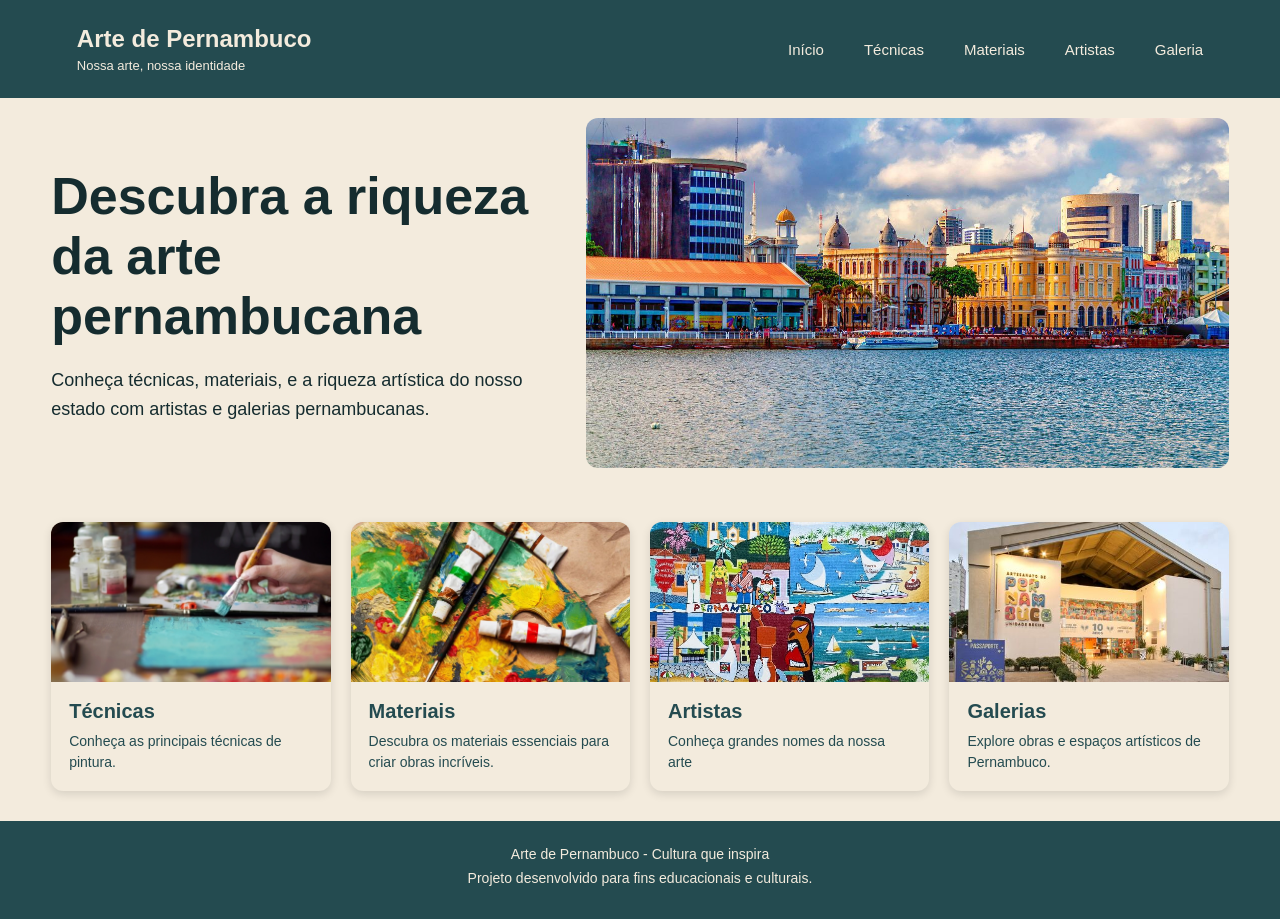
==== index.html @ 134a6056 "criação da página principal" ====
<!DOCTYPE html>
<html lang="pt-BR">
<head>
    <meta charset="UTF-8">
    <meta name="viewport" content="width=device-width, initial-scale=1.0">
    <title>Arte de Pernambuco</title>
    
    <link rel="stylesheet" href="css/style.css">
</head>

<body>

    <header>

        <div class="logo">
            <h2>Arte de Pernambuco</h2>
            <p>Nossa arte, nossa identidade</p>
        </div>

        <nav>
            <a href="index.html">Início</a>
            <a href="tecnicas.html">Técnicas</a>
            <a href="materiais.html">Materiais</a>
            <a href="artistas.html">Artistas</a>
            <a href="galeria.html">Galeria</a>
        </nav>

    </header>

    <main>
        <div class="apresentacao">
            <div class="texto-apresentacao">
                <h1>Descubra a riqueza da arte pernambucana</h1>
                <p>Conheça técnicas, materiais, e a riqueza artística do 
                nosso estado com artistas e galerias pernambucanas.
            </p>
            </div>

            <div class="imagem-apresentacao">
                <img src="img/recife-gc4fac032c_1280.jpg" alt="imagem de Recife">
            </div>
        </div>

        <div class="link-paginas">
            <a href="tecnicas.html" class="card"> 
                <img src="/img/tecnica.jpg" alt="pessoa pintando tela">

                <div class="card-conteudo">
                    <h3>Técnicas</h3>
                    <p>Conheça as principais técnicas de pintura.</p>
                </div>
            </a>

            <a href="materiais.html" class="card">
                <img src="/img/materiais.jpg" alt="pincéis de pintura">

                <div class="card-conteudo">
                    <h3>Materiais</h3>
                    <p>Descubra os materiais essenciais para criar obras incríveis.</p>
                </div>
            </a>

            <a href="artistas.html" class="card">
                <img src="/img/artistas.jpg" alt="quadro pernambucano">

                <div class="card-conteudo">
                    <h3>Artistas</h3>
                    <p>Conheça grandes nomes da nossa arte</p>
                </div>
            </a>

            <a href="galeria.html" class="card">
                <img src="/img/galerias.jpg" alt="quadro pernambucano">

                <div class="card-conteudo">
                    <h3>Galerias</h3>
                    <p>Explore obras e espaços artísticos de Pernambuco.</p>
                </div>
            </a>
        </div>
    </main>

    <footer>
        <p>Arte de Pernambuco - Cultura que inspira</p>
        <p>Projeto desenvolvido para fins educacionais e culturais.</p>
    </footer>

</body>
</html>
---- css/style.css ----
* {
    margin: 0;
    padding: 0;
    box-sizing: border-box;
}

body {
    background-color: #F3EBDD;
    color: #152c2f;
    font-family: Arial, Helvetica, sans-serif;
}

header {
    background-color: #244B50;
    color: #F3EBDD;
    padding: 25px 6%;
    display: flex;
    justify-content: space-between;
    align-items: center;
}

.logo h2 {
    font-size: 24px;
}

.logo p {
    font-size: 13px;
    margin-top: 5px;
}

nav {
    display: flex;
    gap: 40px;
}

nav a {
    color: #F3EBDD;
    text-decoration: none;
    font-size: 15px;
}

nav a:hover {
    color: #D4A34F;
}

.apresentacao {
    display: flex;
    align-items: center;
    justify-content: space-between;
    gap: 40px;
    padding: 20px 4%;
}

.texto-apresentacao {
    flex: 1;
    text-align: left;
}

.texto-apresentacao h1 {
    font-size: 52px;
    margin-bottom: 20px;
}

.texto-apresentacao p {
    font-size: 18px;
    line-height: 1.6;
}

.imagem-apresentacao {
    flex: 1.3;
}

.imagem-apresentacao img {
    width: 100%;
    height: 350px;
    object-fit: cover;
    border-radius: 12px;
}

.link-paginas {
    display: flex;
    justify-content: center;
    gap: 20px;
    padding: 30px 4%;
    flex-wrap: wrap;
}

.card {
    flex: 1;
    min-width: 220px;
    max-width: 300px;

    background-color: #F3EBDD;
    color: #244B50;

    text-decoration: none;
    border-radius: 12px;
    overflow: hidden;

    box-shadow: 0 3px 10px rgba(0, 0, 0, 0.12);
}

.card img {
    width: 100%;
    height: 160px;
    object-fit: cover;
    display: block;
}

.card-conteudo {
    padding: 18px;
}

.card-conteudo h3 {
    font-size: 20px;
    margin-bottom: 8px;
}

.card-conteudo p {
    font-size: 14px;
    line-height: 1.5;
}

.card:hover {
    transform: translateY(-5px);
}

footer {
    background-color: #244B50;
    color: #F3EBDD;
    text-align: center;
    padding: 25px 20px;
}

footer p {
    font-size: 14px;
    margin-bottom: 8px;
}
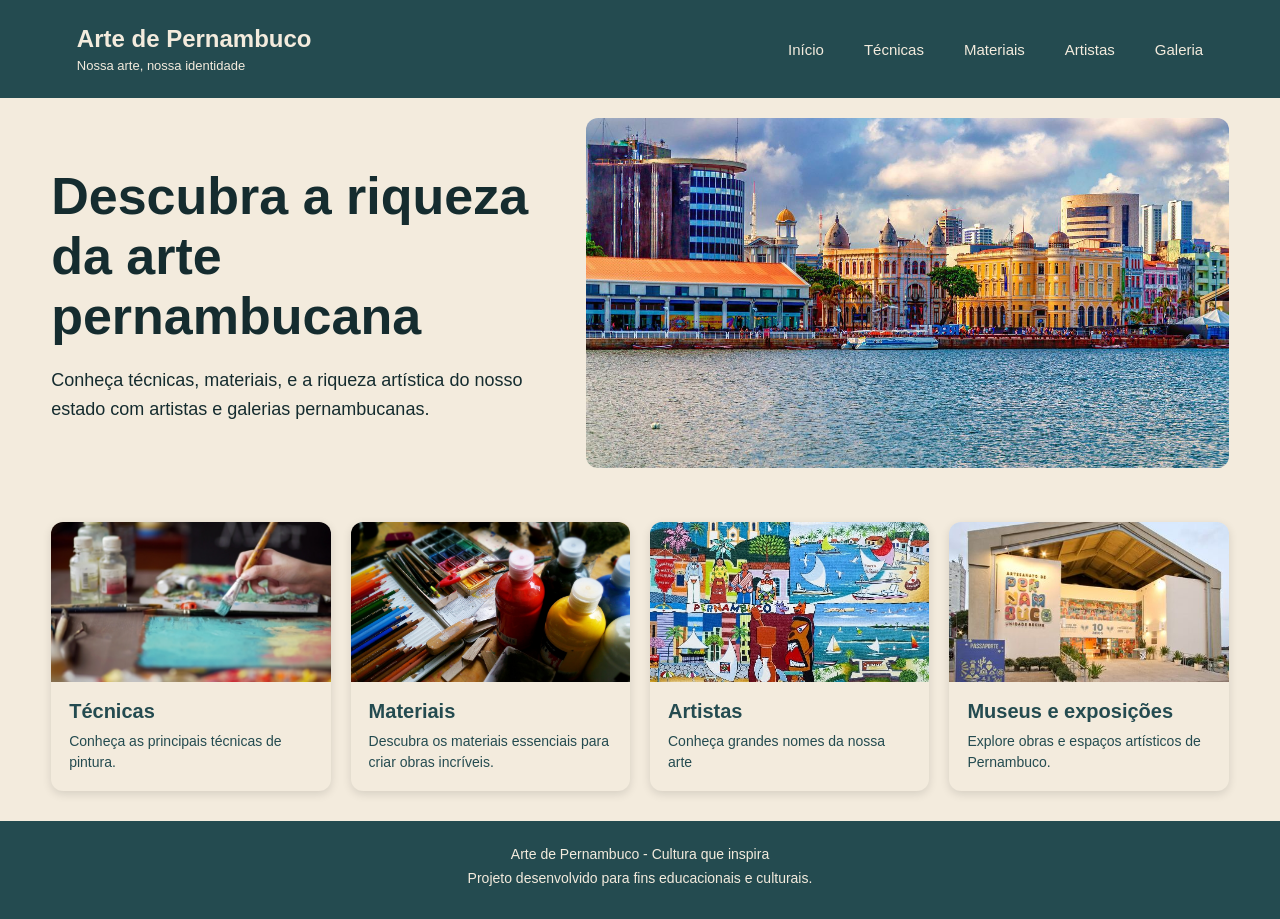
==== commit 806cb16a: "criação da página museus" ====
--- a/index.html
+++ b/index.html
@@ -73,7 +73,7 @@
                 <img src="/img/galerias.jpg" alt="quadro pernambucano">
 
                 <div class="card-conteudo">
-                    <h3>Galerias</h3>
+                    <h3>Museus e exposições</h3>
                     <p>Explore obras e espaços artísticos de Pernambuco.</p>
                 </div>
             </a>
--- a/css/style.css
+++ b/css/style.css
@@ -135,4 +135,67 @@
 footer p {
     font-size: 14px;
     margin-bottom: 8px;
+}
+
+.lista-cards {
+    display: grid;
+    grid-template-columns: repeat(3, 1fr);
+    gap: 25px;
+    padding: 30px 4%;
+}
+
+.card-individual {
+    background-color: #FFFFFF;
+    border-radius: 12px;
+    overflow: hidden;
+    box-shadow: 0 3px 10px rgba(0, 0, 0, 0.12);
+}
+
+.card-individual img {
+    width: 100%;
+    height: 200px;
+    object-fit: cover;
+    display: block;
+}
+
+.card-conteudo-individual {
+    padding: 20px;
+}
+
+.card-conteudo-individual h2 {
+    color: #B65E42;
+    font-size: 24px;
+    margin-bottom: 15px;
+}
+
+.card-conteudo-individual h3 {
+    color: #244B50;
+    font-size: 17px;
+    margin-top: 15px;
+    margin-bottom: 8px;
+}
+
+.card-conteudo-individual p {
+    color: #333333;
+    font-size: 14px;
+    line-height: 1.6;
+    overflow-wrap: break-word;
+    white-space: normal;
+}
+
+.titulo-cards {
+    text-align: center;
+    padding: 45px 20px 20px;
+}
+
+.titulo-cards h1 {
+    color: #B65E42;
+    font-size: 36px;
+    margin-bottom: 15px;
+}
+
+.titulo-cards p {
+    color: #244B50;
+    font-size: 16px;
+    line-height: 1.6;
 }
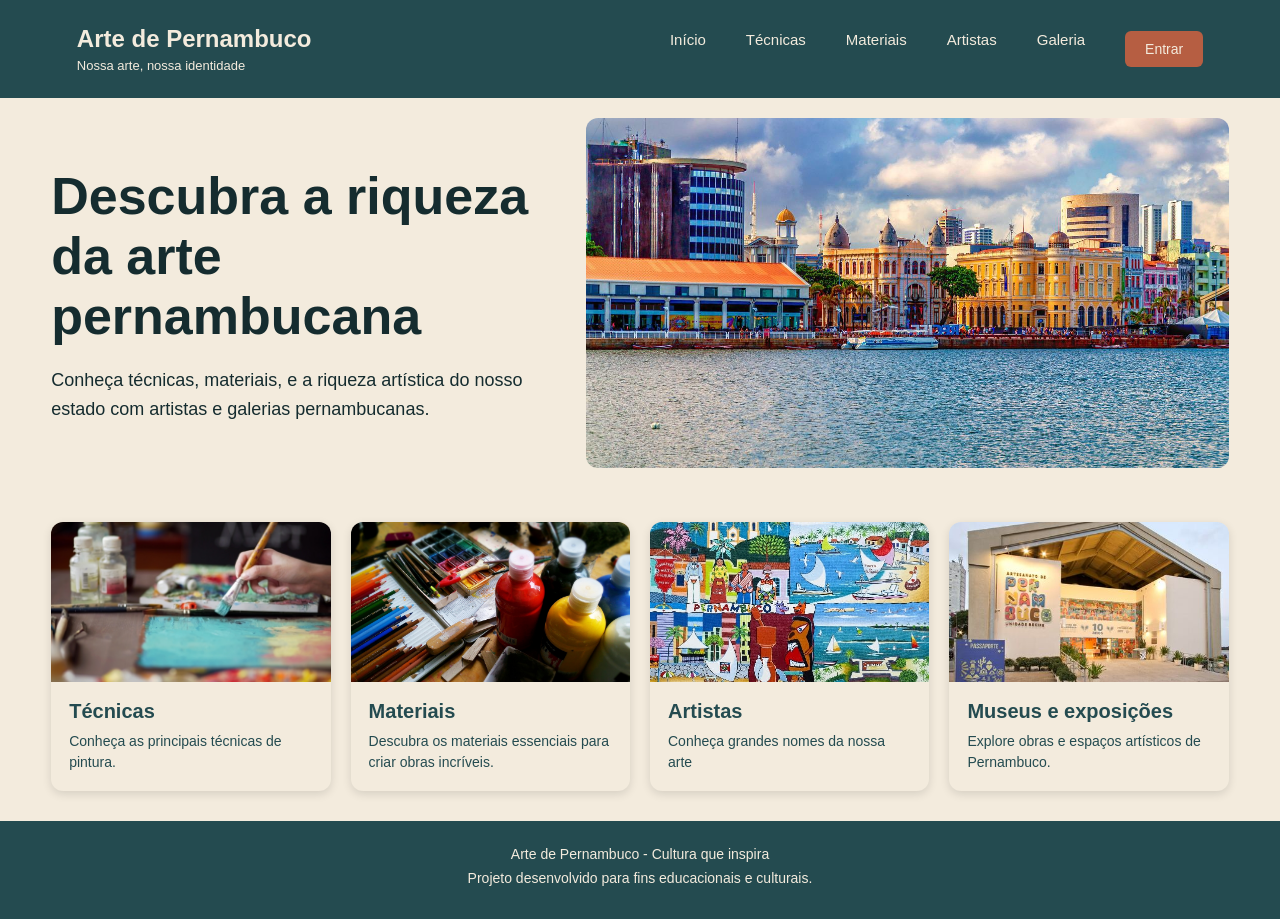
==== commit 21b860f0: "ultimas finalizações" ====
--- a/index.html
+++ b/index.html
@@ -6,6 +6,8 @@
     <title>Arte de Pernambuco</title>
     
     <link rel="stylesheet" href="css/style.css">
+
+    <link rel="icon" type="image/png" href="imagens/icone.png">
 </head>
 
 <body>
@@ -23,7 +25,9 @@
             <a href="materiais.html">Materiais</a>
             <a href="artistas.html">Artistas</a>
             <a href="galeria.html">Galeria</a>
+            <a href="login.html" class="botao-login">Entrar</a>
         </nav>
+        
 
     </header>
 
--- a/css/style.css
+++ b/css/style.css
@@ -198,4 +198,66 @@
     color: #244B50;
     font-size: 16px;
     line-height: 1.6;
+}
+
+.botao-login {
+    background-color: #B65E42;
+    color: #F3EBDD;
+    text-decoration: none;
+    padding: 10px 20px;
+    border-radius: 6px;
+    font-size: 14px;
+    transition: background-color 0.3s ease;
+}
+
+.botao-login:hover {
+    background-color: #D4A34F;
+}
+
+.caixa-login {
+    background-color: #FFFFFF;
+    width: 400px;
+    margin: 60px auto;
+    padding: 35px;
+    border-radius: 12px;
+    box-shadow: 0 3px 10px rgba(0, 0, 0, 0.12);
+}
+
+.caixa-login h1 {
+    color: #B65E42;
+    text-align: center;
+    margin-bottom: 10px;
+}
+
+.caixa-login p {
+    color: #244B50;
+    text-align: center;
+    margin-bottom: 25px;
+}
+
+.caixa-login form {
+    display: flex;
+    flex-direction: column;
+}
+
+.caixa-login label {
+    color: #244B50;
+    margin-bottom: 7px;
+}
+
+.caixa-login input {
+    padding: 12px;
+    border: 1px solid #CCCCCC;
+    border-radius: 6px;
+    margin-bottom: 18px;
+}
+
+.caixa-login button {
+    background-color: #B65E42;
+    color: #F3EBDD;
+    border: none;
+    padding: 12px;
+    border-radius: 6px;
+    font-size: 15px;
+    cursor: pointer;
 }
